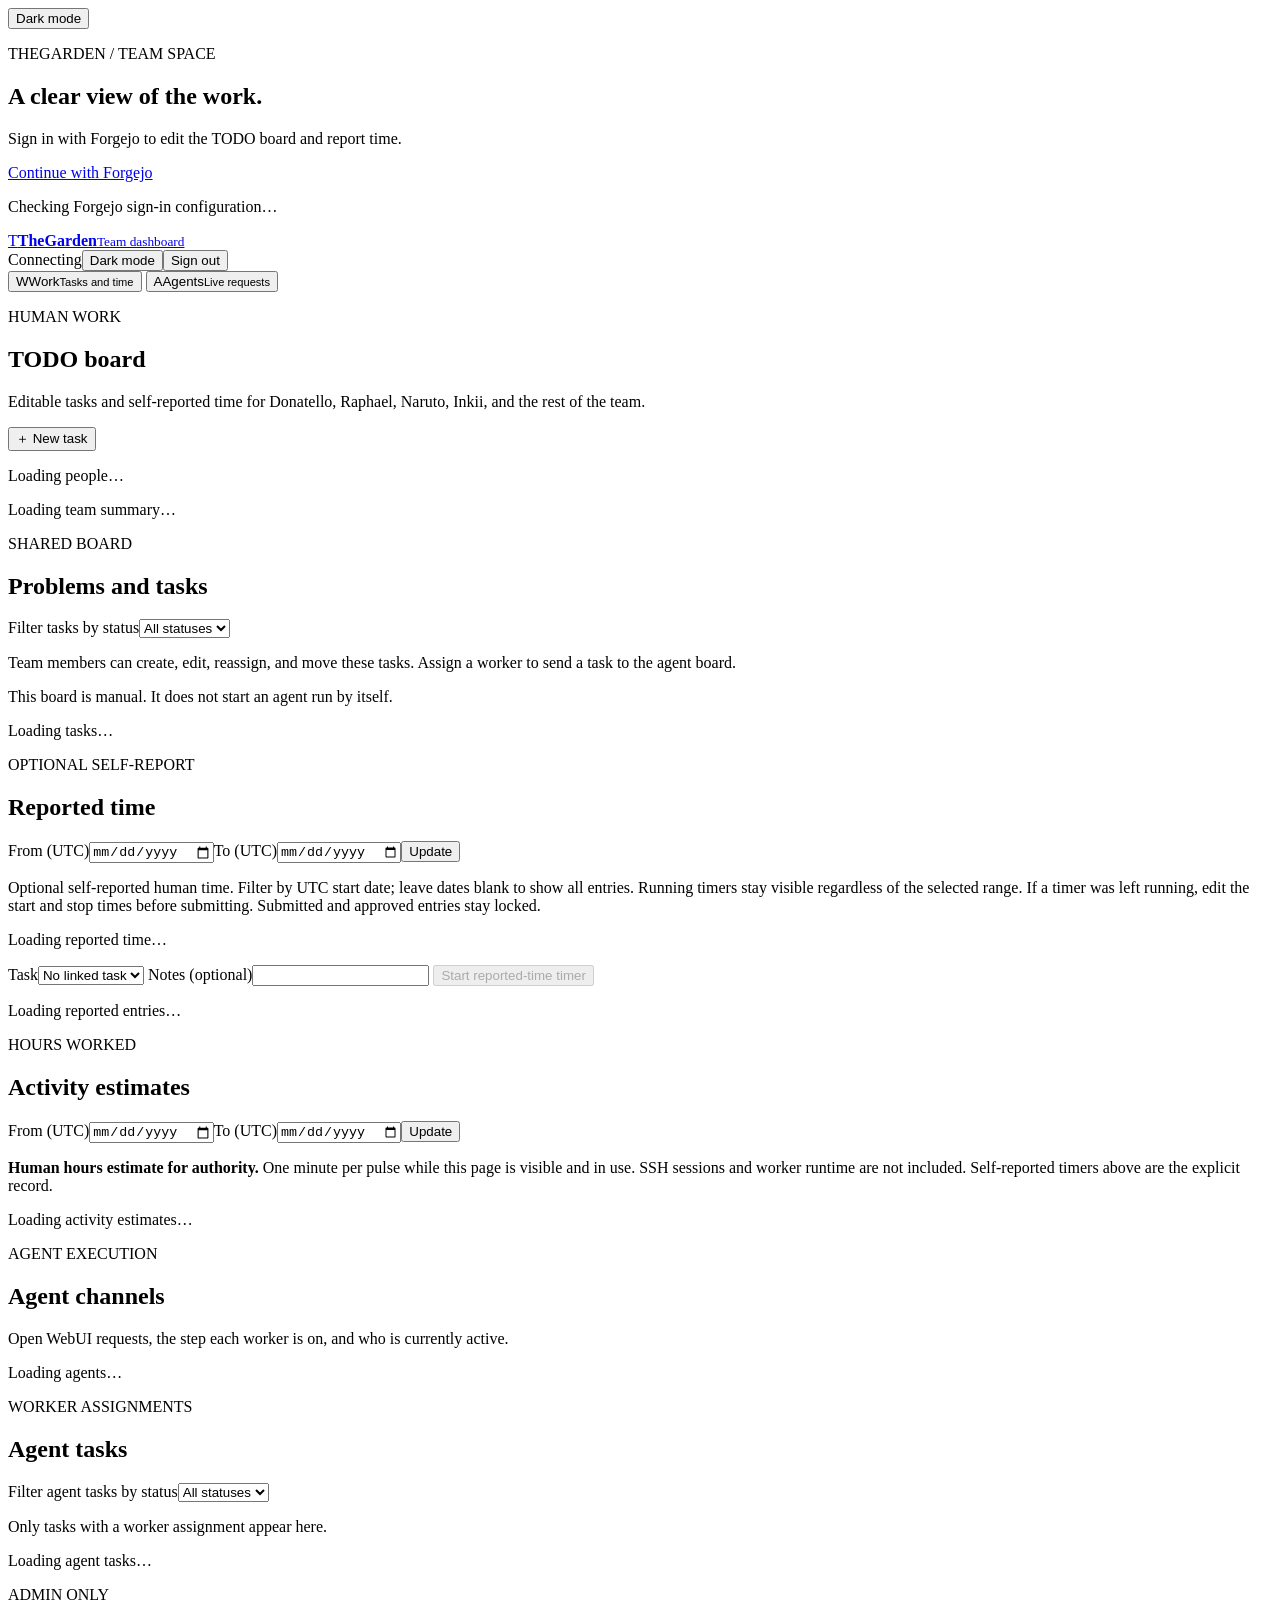
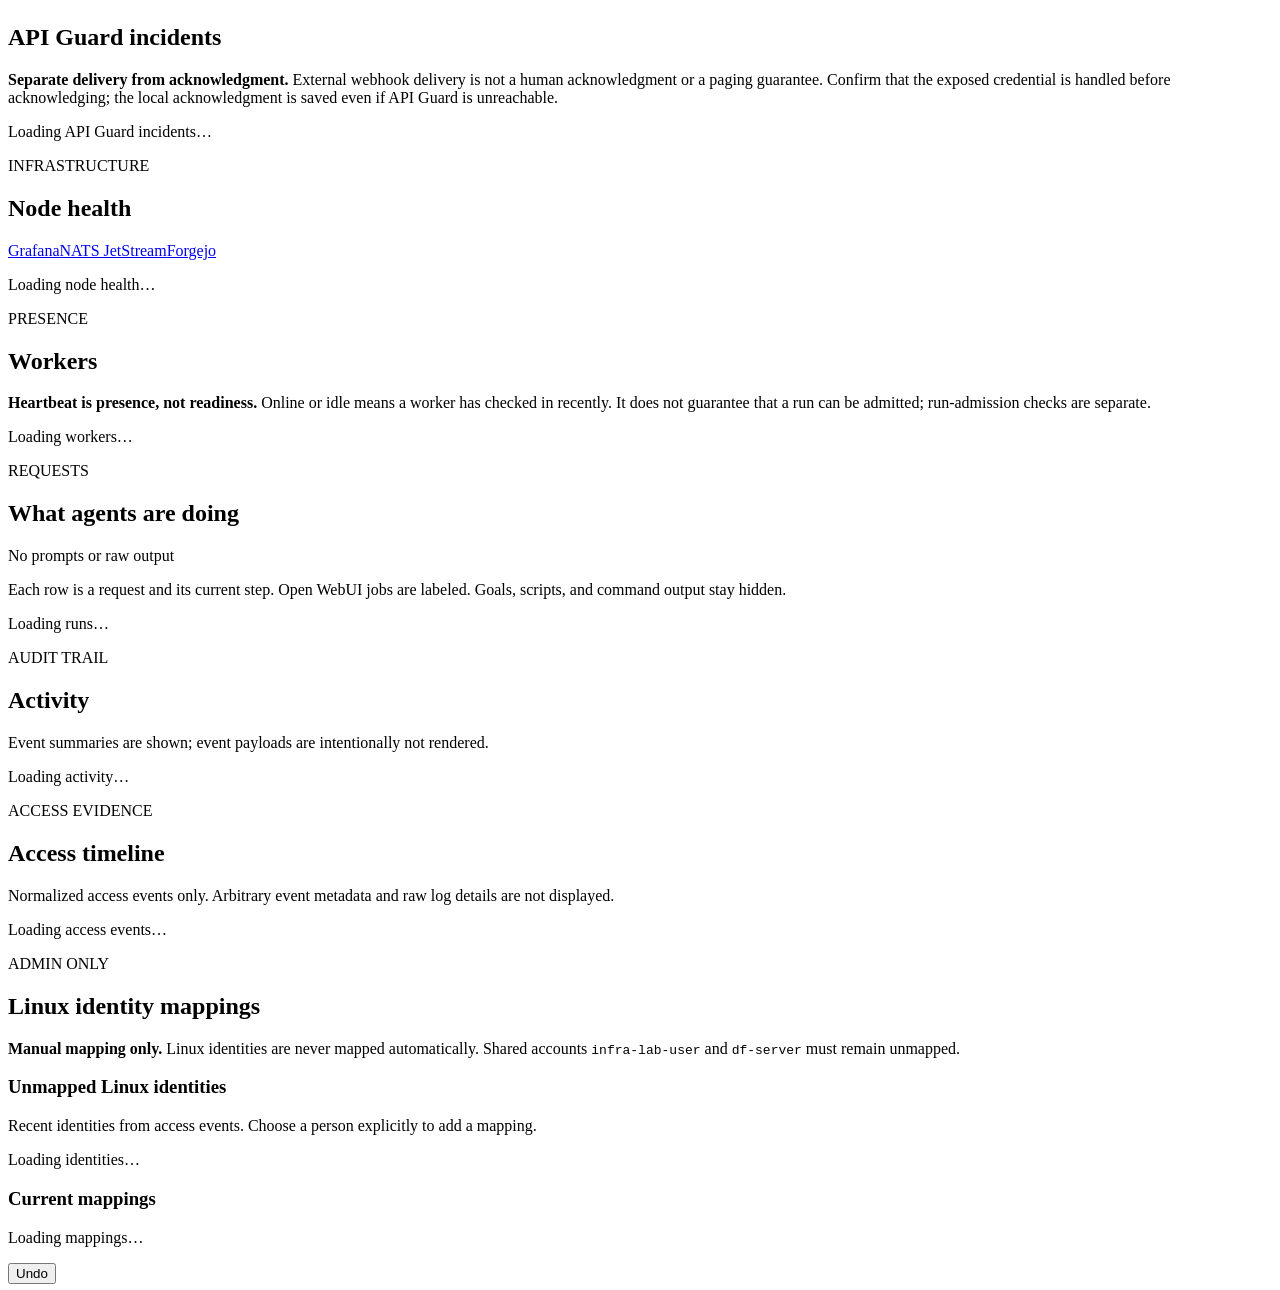
==== Docker-Documents/agent-manager-service/agent_manager/static/index.html @ 23ce0de3 "Set reported-time filter button to Update" ====
<!doctype html>
<html lang="en" data-theme="dark">
<head>
  <meta charset="utf-8">
  <meta name="viewport" content="width=device-width,initial-scale=1">
  <meta name="theme-color" id="theme-color" content="#12151c">
  <title>TheGarden — Team dashboard</title>
  <link rel="stylesheet" href="/dashboard/static/styles.css?v=1.5.15">
  <script src="/dashboard/static/app.js?v=1.5.19" defer></script>
</head>
<body>
  <section id="login" class="login-shell hidden" aria-labelledby="login-title">
    <div class="login-card">
      <button type="button" class="button ghost theme-toggle" data-theme-toggle aria-pressed="false">Dark mode</button>
      <p class="eyebrow">THEGARDEN / TEAM SPACE</p>
      <h1 id="login-title">A clear view of the work.</h1>
      <p class="muted">Sign in with Forgejo to edit the TODO board and report time.</p>
      <a id="oauth-login" class="button primary full hidden" href="/auth/forgejo/start">Continue with Forgejo</a>
      <p id="oauth-status" class="login-auth-status" role="status">Checking Forgejo sign-in configuration…</p>
      <p id="login-error" class="error" role="alert"></p>
    </div>
  </section>

  <div id="app" class="app hidden">
    <header class="topbar">
      <a href="#work" class="brand" aria-label="TheGarden home"><span class="brand-mark" aria-hidden="true">T</span><span><strong>TheGarden</strong><small>Team dashboard</small></span></a>
      <div class="top-actions"><span id="connection" class="connection" role="status">Connecting</span><span id="identity" class="identity"></span><button type="button" class="button ghost theme-toggle" data-theme-toggle aria-pressed="false">Dark mode</button><button id="logout" class="button ghost" type="button">Sign out</button></div>
    </header>

    <nav class="area-nav" aria-label="Dashboard areas">
      <button type="button" class="area-tab active" data-view="work" aria-current="page"><span class="channel-glyph" aria-hidden="true">W</span><span>Work<small>Tasks and time</small></span></button>
      <button type="button" class="area-tab" data-view="operations"><span class="channel-glyph" aria-hidden="true">A</span><span>Agents<small>Live requests</small></span></button>
    </nav>


    <main>
      <section id="view-work" class="view active" aria-labelledby="work-title">
        <header class="page-heading"><div><p class="eyebrow">HUMAN WORK</p><h1 id="work-title">TODO board</h1><p class="muted">Editable tasks and self-reported time for Donatello, Raphael, Naruto, Inkii, and the rest of the team.</p></div><button id="new-task" class="button primary" type="button">＋ New task</button></header>
        <div id="people-channels" class="team-widget" aria-label="People" aria-live="polite"><p class="loading">Loading people…</p></div>
        <section class="work-summary" aria-label="Team work summary"><div id="summary" class="metric-grid" aria-live="polite"><p class="loading">Loading team summary…</p></div></section>
        <section class="content-section" aria-labelledby="tasks-title">
          <div class="section-heading"><div><p class="eyebrow">SHARED BOARD</p><h2 id="tasks-title">Problems and tasks</h2></div><div class="filters"><label class="visually-hidden" for="task-status-filter">Filter tasks by status</label><select id="task-status-filter"><option value="">All statuses</option><option value="todo">To do</option><option value="in_progress">In progress</option><option value="blocked">Blocked</option><option value="done">Complete</option><option value="cancelled">Cancelled</option></select></div></div>
          <p class="section-note">Team members can create, edit, reassign, and move these tasks. Assign a worker to send a task to the agent board.</p>
          <p class="notice assignment-note">This board is manual. It does not start an agent run by itself.</p>
          <div id="task-board" class="task-board" aria-live="polite"><p class="loading">Loading tasks…</p></div>
        </section>
        <section class="content-section" aria-labelledby="reported-time-title">
          <div class="section-heading"><div><p class="eyebrow">OPTIONAL SELF-REPORT</p><h2 id="reported-time-title">Reported time</h2></div><div class="date-filters" aria-label="Filter reported-time entries"><label for="reported-time-from">From (UTC)</label><input id="reported-time-from" type="date"><label for="reported-time-to">To (UTC)</label><input id="reported-time-to" type="date"><button id="load-reported-time" class="button secondary" type="button">Update</button></div></div>
          <p class="section-note">Optional self-reported human time. Filter by UTC start date; leave dates blank to show all entries. Running timers stay visible regardless of the selected range. If a timer was left running, edit the start and stop times before submitting. Submitted and approved entries stay locked.</p>
          <p id="reported-time-filter-error" class="error date-range-error" role="alert" aria-live="polite"></p>
          <article class="panel timer-panel">
            <div id="timer-current" class="timer-current" aria-live="polite"><p class="loading">Loading reported time…</p></div>
            <form id="timer-form" class="timer-form">
              <label>Task<select id="timer-task"><option value="">No linked task</option></select></label>
              <label>Notes (optional)<input id="timer-notes" maxlength="10000" autocomplete="off"></label>
              <button id="start-time" class="button primary" type="submit" disabled>Start reported-time timer</button>
            </form>
          </article>
          <div id="work-sessions" class="table-wrap section-gap" aria-live="polite"><p class="loading">Loading reported entries…</p></div>
        </section>
        <section class="content-section" aria-labelledby="dashboard-time-title">
          <div class="section-heading"><div><p class="eyebrow">HOURS WORKED</p><h2 id="dashboard-time-title">Activity estimates</h2></div><div class="date-filters"><label for="dashboard-time-from">From (UTC)</label><input id="dashboard-time-from" type="date"><label for="dashboard-time-to">To (UTC)</label><input id="dashboard-time-to" type="date"><button id="load-dashboard-time" class="button secondary" type="button">Update</button></div></div>
          <p class="notice"><strong>Human hours estimate for authority.</strong> One minute per pulse while this page is visible and in use. SSH sessions and worker runtime are not included. Self-reported timers above are the explicit record.</p>
          <div id="dashboard-time" class="estimate-list" aria-live="polite"><p class="loading">Loading activity estimates…</p></div>
        </section>
      </section>

      <section id="view-operations" class="view" aria-labelledby="operations-title">
        <header class="page-heading"><div><p class="eyebrow">AGENT EXECUTION</p><h1 id="operations-title">Agent channels</h1><p class="muted">Open WebUI requests, the step each worker is on, and who is currently active.</p></div></header>
        <div id="worker-channels" class="channel-row" aria-label="Agents" aria-live="polite"><p class="loading">Loading agents…</p></div>
        <section class="content-section" aria-labelledby="agent-assignments-title">
          <div class="section-heading"><div><p class="eyebrow">WORKER ASSIGNMENTS</p><h2 id="agent-assignments-title">Agent tasks</h2></div><div class="filters"><label class="visually-hidden" for="agent-task-status-filter">Filter agent tasks by status</label><select id="agent-task-status-filter"><option value="">All statuses</option><option value="todo">To do</option><option value="in_progress">In progress</option><option value="blocked">Blocked</option><option value="done">Complete</option><option value="cancelled">Cancelled</option></select></div></div>
          <p class="section-note">Only tasks with a worker assignment appear here.</p>
          <div id="agent-task-board" class="task-board" aria-live="polite"><p class="loading">Loading agent tasks…</p></div>
        </section>
        <section id="api-guard-incidents" class="content-section hidden" aria-labelledby="api-guard-incidents-title">
          <div class="section-heading"><div><p class="eyebrow">ADMIN ONLY</p><h2 id="api-guard-incidents-title">API Guard incidents</h2></div></div>
          <p class="notice"><strong>Separate delivery from acknowledgment.</strong> External webhook delivery is not a human acknowledgment or a paging guarantee. Confirm that the exposed credential is handled before acknowledging; the local acknowledgment is saved even if API Guard is unreachable.</p>
          <div id="api-guard-incident-list" class="identity-list" aria-live="polite"><p class="loading">Loading API Guard incidents…</p></div>
        </section>
        <section class="content-section" aria-labelledby="nodes-title">
          <div class="section-heading"><div><p class="eyebrow">INFRASTRUCTURE</p><h2 id="nodes-title">Node health</h2></div><div class="filters"><a id="grafana-overview-link" class="button ghost hidden" href="#" target="_blank" rel="noopener noreferrer">Grafana</a><a id="grafana-jetstream-link" class="button ghost hidden" href="#" target="_blank" rel="noopener noreferrer">NATS JetStream</a><a id="forgejo-link" class="button ghost" href="https://infra-lab-services.tail494f6d.ts.net/forgejo" target="_blank" rel="noopener noreferrer">Forgejo</a></div></div>
          <div id="node-health" class="table-wrap" aria-live="polite"><p class="loading">Loading node health…</p></div>
        </section>
        <section class="content-section" aria-labelledby="workers-title">
          <div class="section-heading"><div><p class="eyebrow">PRESENCE</p><h2 id="workers-title">Workers</h2></div></div>
          <p class="notice"><strong>Heartbeat is presence, not readiness.</strong> Online or idle means a worker has checked in recently. It does not guarantee that a run can be admitted; run-admission checks are separate.</p>
          <div id="workers" class="worker-grid" aria-live="polite"><p class="loading">Loading workers…</p></div>
        </section>
        <section class="content-section" aria-labelledby="runs-title">
          <div class="section-heading"><div><p class="eyebrow">REQUESTS</p><h2 id="runs-title">What agents are doing</h2></div><span class="safe-label">No prompts or raw output</span></div>
          <p class="section-note">Each row is a request and its current step. Open WebUI jobs are labeled. Goals, scripts, and command output stay hidden.</p>
          <div id="runs" class="table-wrap" aria-live="polite"><p class="loading">Loading runs…</p></div>
        </section>
        <section class="content-section" aria-labelledby="activity-title">
          <div class="section-heading"><div><p class="eyebrow">AUDIT TRAIL</p><h2 id="activity-title">Activity</h2></div></div>
          <p class="section-note">Event summaries are shown; event payloads are intentionally not rendered.</p>
          <div id="activity" class="timeline" aria-live="polite"><p class="loading">Loading activity…</p></div>
        </section>
        <section class="content-section" aria-labelledby="access-title">
          <div class="section-heading"><div><p class="eyebrow">ACCESS EVIDENCE</p><h2 id="access-title">Access timeline</h2></div></div>
          <p class="section-note">Normalized access events only. Arbitrary event metadata and raw log details are not displayed.</p>
          <div id="access-events" class="table-wrap" aria-live="polite"><p class="loading">Loading access events…</p></div>
        </section>
        <section id="access-admin" class="content-section hidden" aria-labelledby="access-grant-title">
          <div id="access-requests" class="hidden"></div>
        </section>
        <section id="identity-admin" class="content-section hidden" aria-labelledby="identity-title">
          <div class="section-heading"><div><p class="eyebrow">ADMIN ONLY</p><h2 id="identity-title">Linux identity mappings</h2></div></div>
          <p class="notice"><strong>Manual mapping only.</strong> Linux identities are never mapped automatically. Shared accounts <code>infra-lab-user</code> and <code>df-server</code> must remain unmapped.</p>
          <div class="identity-columns">
            <section aria-labelledby="unmapped-title"><h3 id="unmapped-title">Unmapped Linux identities</h3><p class="section-note">Recent identities from access events. Choose a person explicitly to add a mapping.</p><div id="identity-candidates" class="identity-list" aria-live="polite"><p class="loading">Loading identities…</p></div></section>
            <section aria-labelledby="mappings-title"><h3 id="mappings-title">Current mappings</h3><div id="identity-mapping-list" class="identity-list" aria-live="polite"><p class="loading">Loading mappings…</p></div></section>
          </div>
        </section>
      </section>
    </main>
  </div>

  <dialog id="task-dialog" aria-labelledby="task-form-title">
    <form id="task-form">
      <header class="dialog-heading"><div><p class="eyebrow">WORK ITEM</p><h2 id="task-form-title">New task</h2></div><button type="button" id="close-task" class="icon-button" aria-label="Close task editor">×</button></header>
      <input id="task-id" type="hidden"><input id="task-version" type="hidden">
      <label>Title<input id="task-title" maxlength="500" required autocomplete="off"></label>
      <label>Description<textarea id="task-description" rows="4" maxlength="50000"></textarea></label>
      <div class="form-grid">
        <label>Status<select id="task-status"><option value="todo">To do</option><option value="in_progress">In progress</option><option value="blocked">Blocked</option><option value="done">Done</option><option value="cancelled">Cancelled</option></select></label>
        <label>Priority<select id="task-priority"><option value="low">Low</option><option value="normal">Normal</option><option value="high">High</option><option value="urgent">Urgent</option></select></label>
        <label>Due date<input id="task-due" type="datetime-local"></label>
        <label>Assigned person<select id="task-user"><option value="">Unassigned</option></select></label>
        <label>Assigned worker<select id="task-worker"><option value="">Unassigned</option></select></label>
      </div>
      <p id="task-error" class="error" role="alert"></p>
      <footer><button id="archive-task" type="button" class="button danger hidden">Archive task</button><span class="spacer"></span><button type="button" id="cancel-task" class="button secondary">Cancel</button><button id="save-task" type="submit" class="button primary">Save task</button></footer>
    </form>
  </dialog>
  <div id="toast" class="toast hidden" role="status" aria-live="polite"><span id="toast-message"></span><button id="toast-undo" class="button ghost hidden" type="button">Undo</button></div>
</body>
</html>
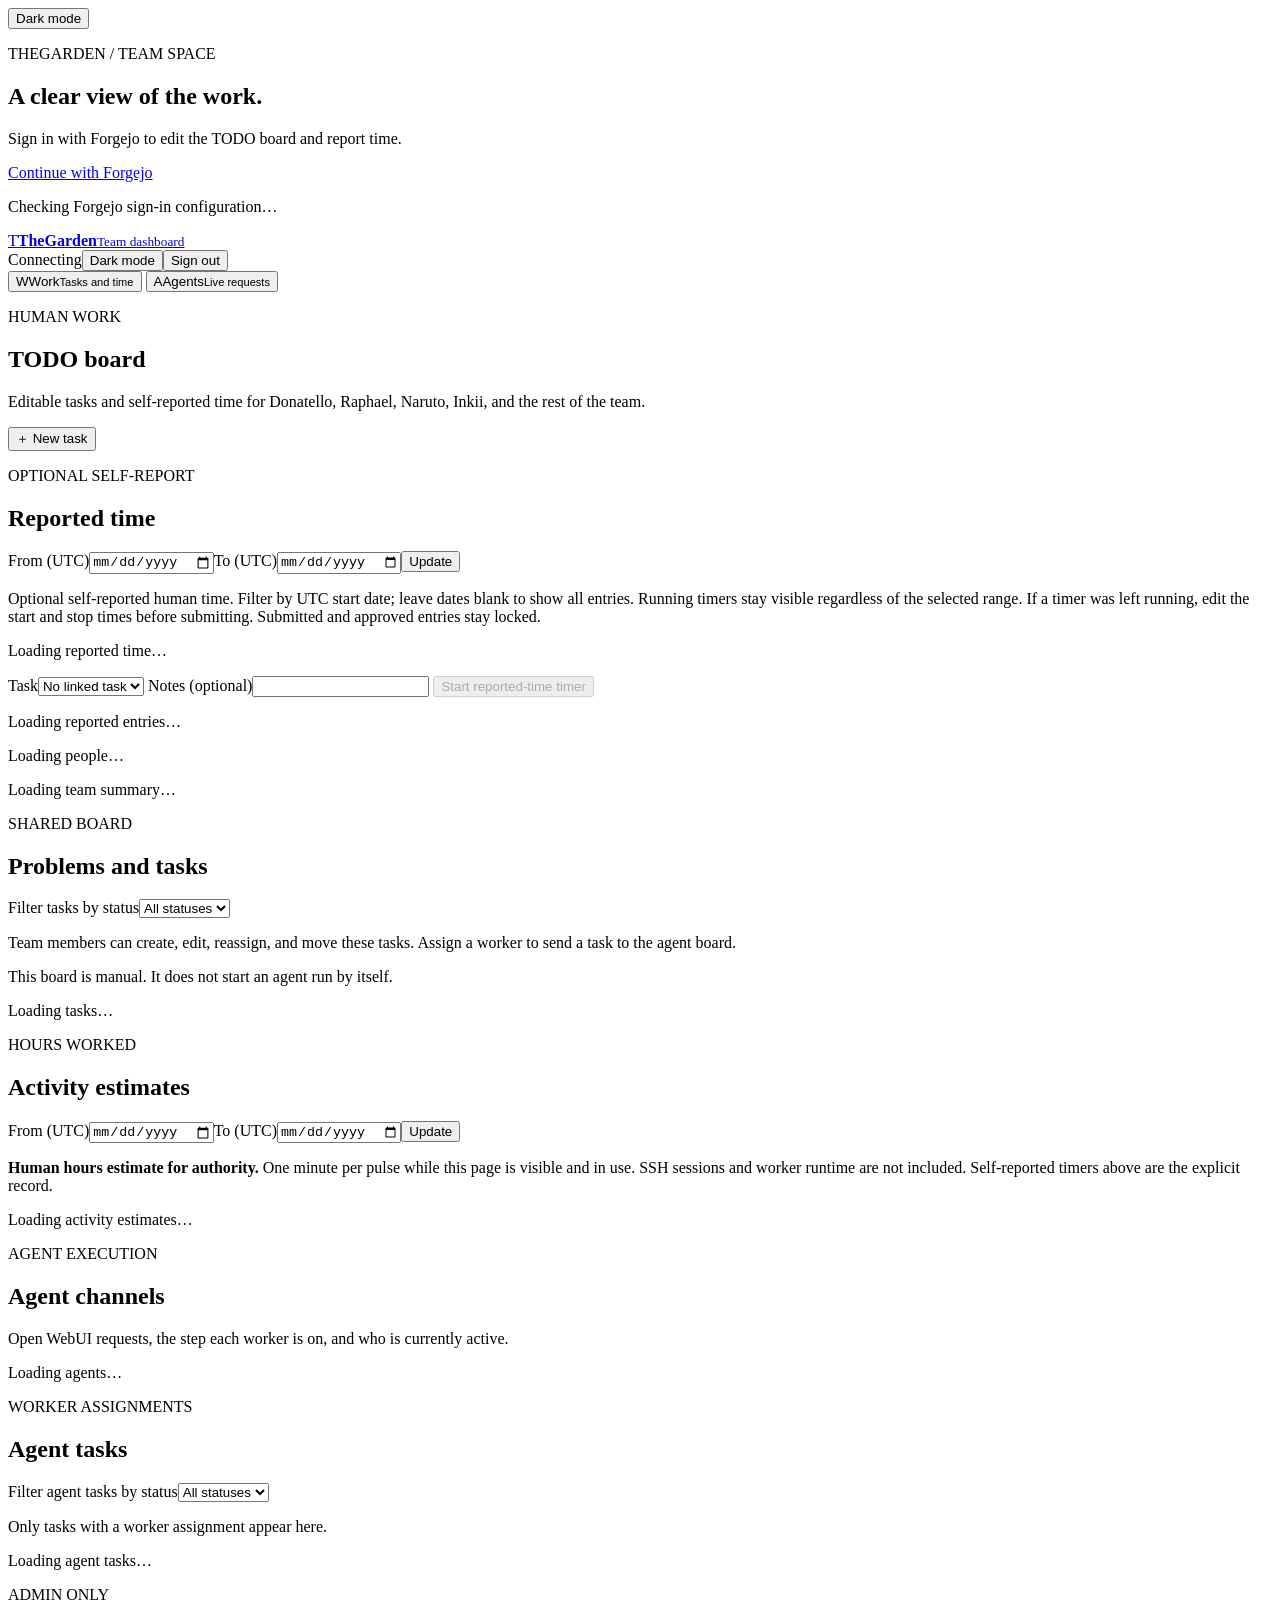
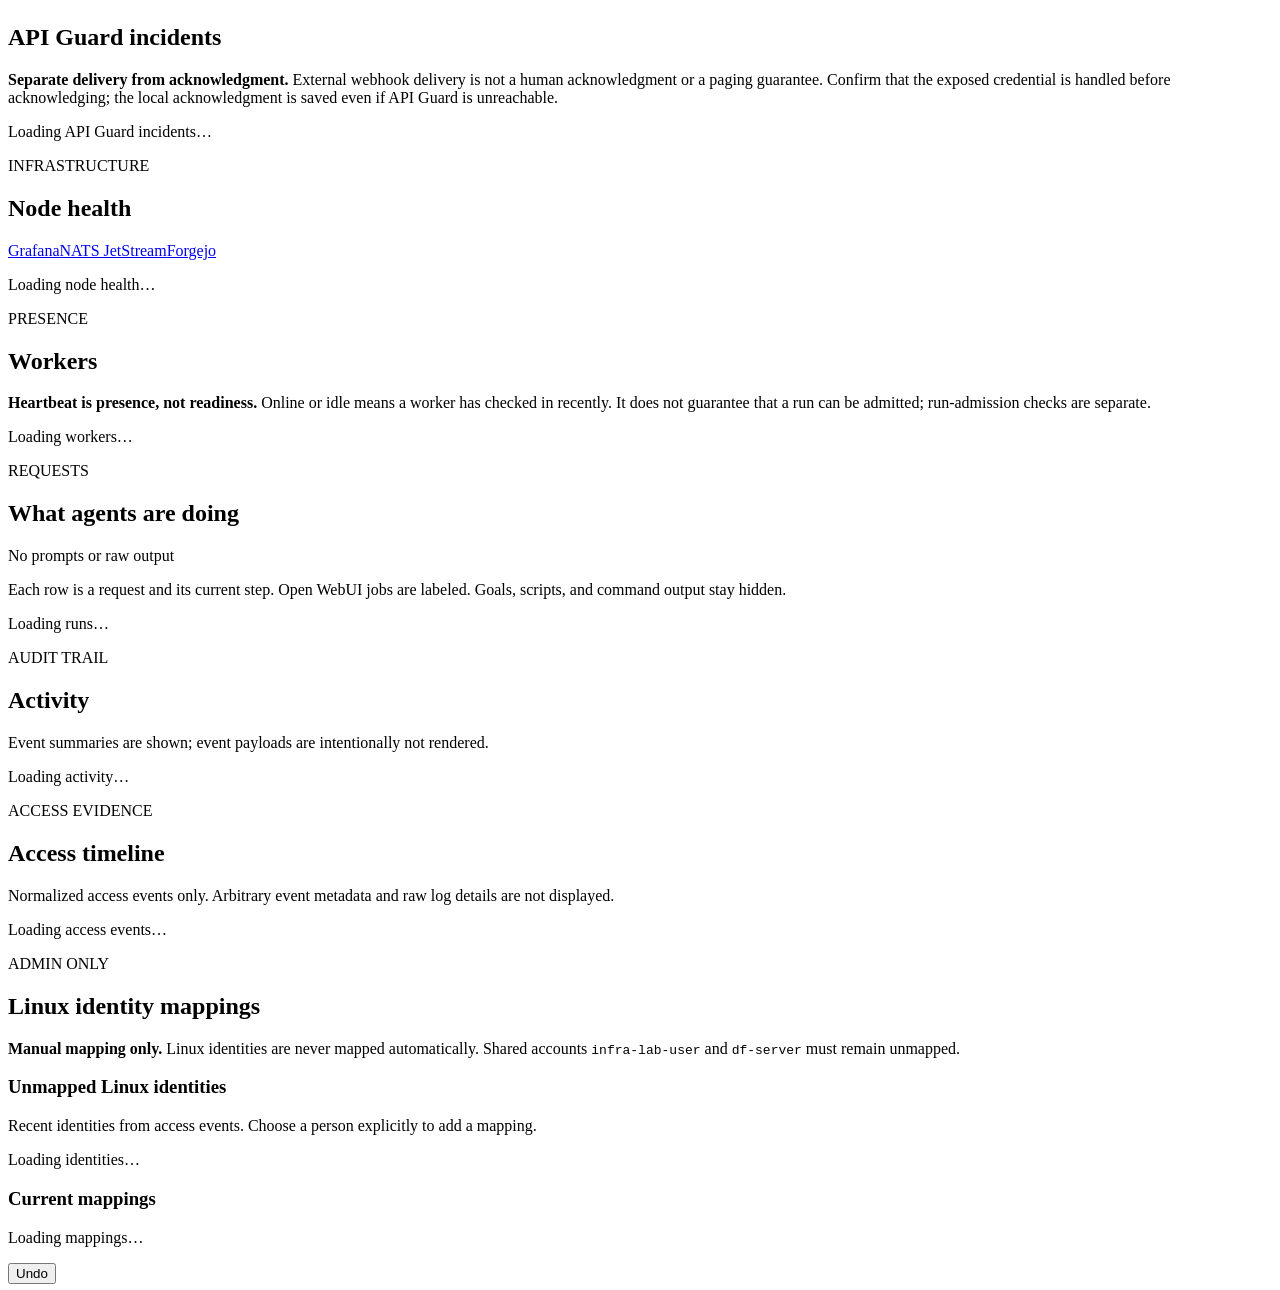
==== commit 2b987308: "Move reported time above work board" ====
--- a/Docker-Documents/agent-manager-service/agent_manager/static/index.html
+++ b/Docker-Documents/agent-manager-service/agent_manager/static/index.html
@@ -36,14 +36,6 @@
     <main>
       <section id="view-work" class="view active" aria-labelledby="work-title">
         <header class="page-heading"><div><p class="eyebrow">HUMAN WORK</p><h1 id="work-title">TODO board</h1><p class="muted">Editable tasks and self-reported time for Donatello, Raphael, Naruto, Inkii, and the rest of the team.</p></div><button id="new-task" class="button primary" type="button">＋ New task</button></header>
-        <div id="people-channels" class="team-widget" aria-label="People" aria-live="polite"><p class="loading">Loading people…</p></div>
-        <section class="work-summary" aria-label="Team work summary"><div id="summary" class="metric-grid" aria-live="polite"><p class="loading">Loading team summary…</p></div></section>
-        <section class="content-section" aria-labelledby="tasks-title">
-          <div class="section-heading"><div><p class="eyebrow">SHARED BOARD</p><h2 id="tasks-title">Problems and tasks</h2></div><div class="filters"><label class="visually-hidden" for="task-status-filter">Filter tasks by status</label><select id="task-status-filter"><option value="">All statuses</option><option value="todo">To do</option><option value="in_progress">In progress</option><option value="blocked">Blocked</option><option value="done">Complete</option><option value="cancelled">Cancelled</option></select></div></div>
-          <p class="section-note">Team members can create, edit, reassign, and move these tasks. Assign a worker to send a task to the agent board.</p>
-          <p class="notice assignment-note">This board is manual. It does not start an agent run by itself.</p>
-          <div id="task-board" class="task-board" aria-live="polite"><p class="loading">Loading tasks…</p></div>
-        </section>
         <section class="content-section" aria-labelledby="reported-time-title">
           <div class="section-heading"><div><p class="eyebrow">OPTIONAL SELF-REPORT</p><h2 id="reported-time-title">Reported time</h2></div><div class="date-filters" aria-label="Filter reported-time entries"><label for="reported-time-from">From (UTC)</label><input id="reported-time-from" type="date"><label for="reported-time-to">To (UTC)</label><input id="reported-time-to" type="date"><button id="load-reported-time" class="button secondary" type="button">Update</button></div></div>
           <p class="section-note">Optional self-reported human time. Filter by UTC start date; leave dates blank to show all entries. Running timers stay visible regardless of the selected range. If a timer was left running, edit the start and stop times before submitting. Submitted and approved entries stay locked.</p>
@@ -58,6 +50,15 @@
           </article>
           <div id="work-sessions" class="table-wrap section-gap" aria-live="polite"><p class="loading">Loading reported entries…</p></div>
         </section>
+        <div id="people-channels" class="team-widget" aria-label="People" aria-live="polite"><p class="loading">Loading people…</p></div>
+        <section class="work-summary" aria-label="Team work summary"><div id="summary" class="metric-grid" aria-live="polite"><p class="loading">Loading team summary…</p></div></section>
+        <section class="content-section" aria-labelledby="tasks-title">
+          <div class="section-heading"><div><p class="eyebrow">SHARED BOARD</p><h2 id="tasks-title">Problems and tasks</h2></div><div class="filters"><label class="visually-hidden" for="task-status-filter">Filter tasks by status</label><select id="task-status-filter"><option value="">All statuses</option><option value="todo">To do</option><option value="in_progress">In progress</option><option value="blocked">Blocked</option><option value="done">Complete</option><option value="cancelled">Cancelled</option></select></div></div>
+          <p class="section-note">Team members can create, edit, reassign, and move these tasks. Assign a worker to send a task to the agent board.</p>
+          <p class="notice assignment-note">This board is manual. It does not start an agent run by itself.</p>
+          <div id="task-board" class="task-board" aria-live="polite"><p class="loading">Loading tasks…</p></div>
+        </section>
+
         <section class="content-section" aria-labelledby="dashboard-time-title">
           <div class="section-heading"><div><p class="eyebrow">HOURS WORKED</p><h2 id="dashboard-time-title">Activity estimates</h2></div><div class="date-filters"><label for="dashboard-time-from">From (UTC)</label><input id="dashboard-time-from" type="date"><label for="dashboard-time-to">To (UTC)</label><input id="dashboard-time-to" type="date"><button id="load-dashboard-time" class="button secondary" type="button">Update</button></div></div>
           <p class="notice"><strong>Human hours estimate for authority.</strong> One minute per pulse while this page is visible and in use. SSH sessions and worker runtime are not included. Self-reported timers above are the explicit record.</p>
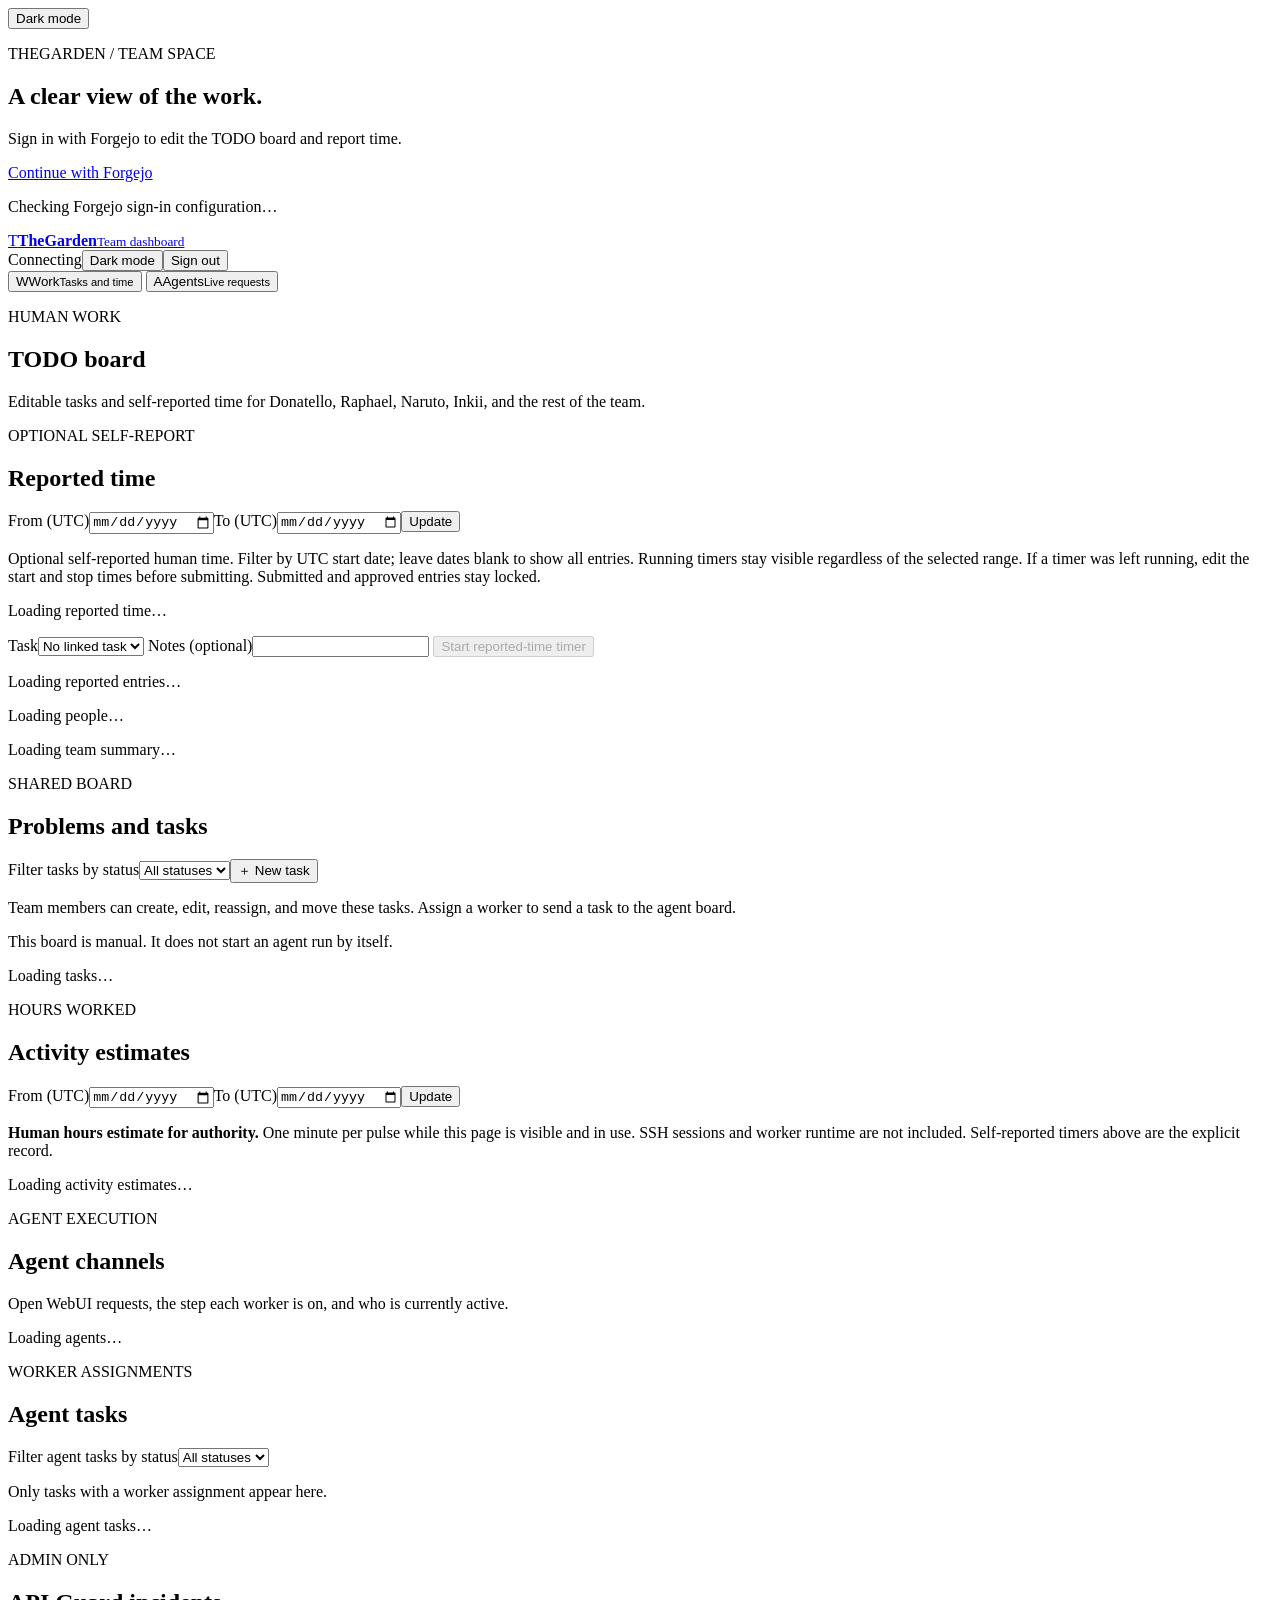
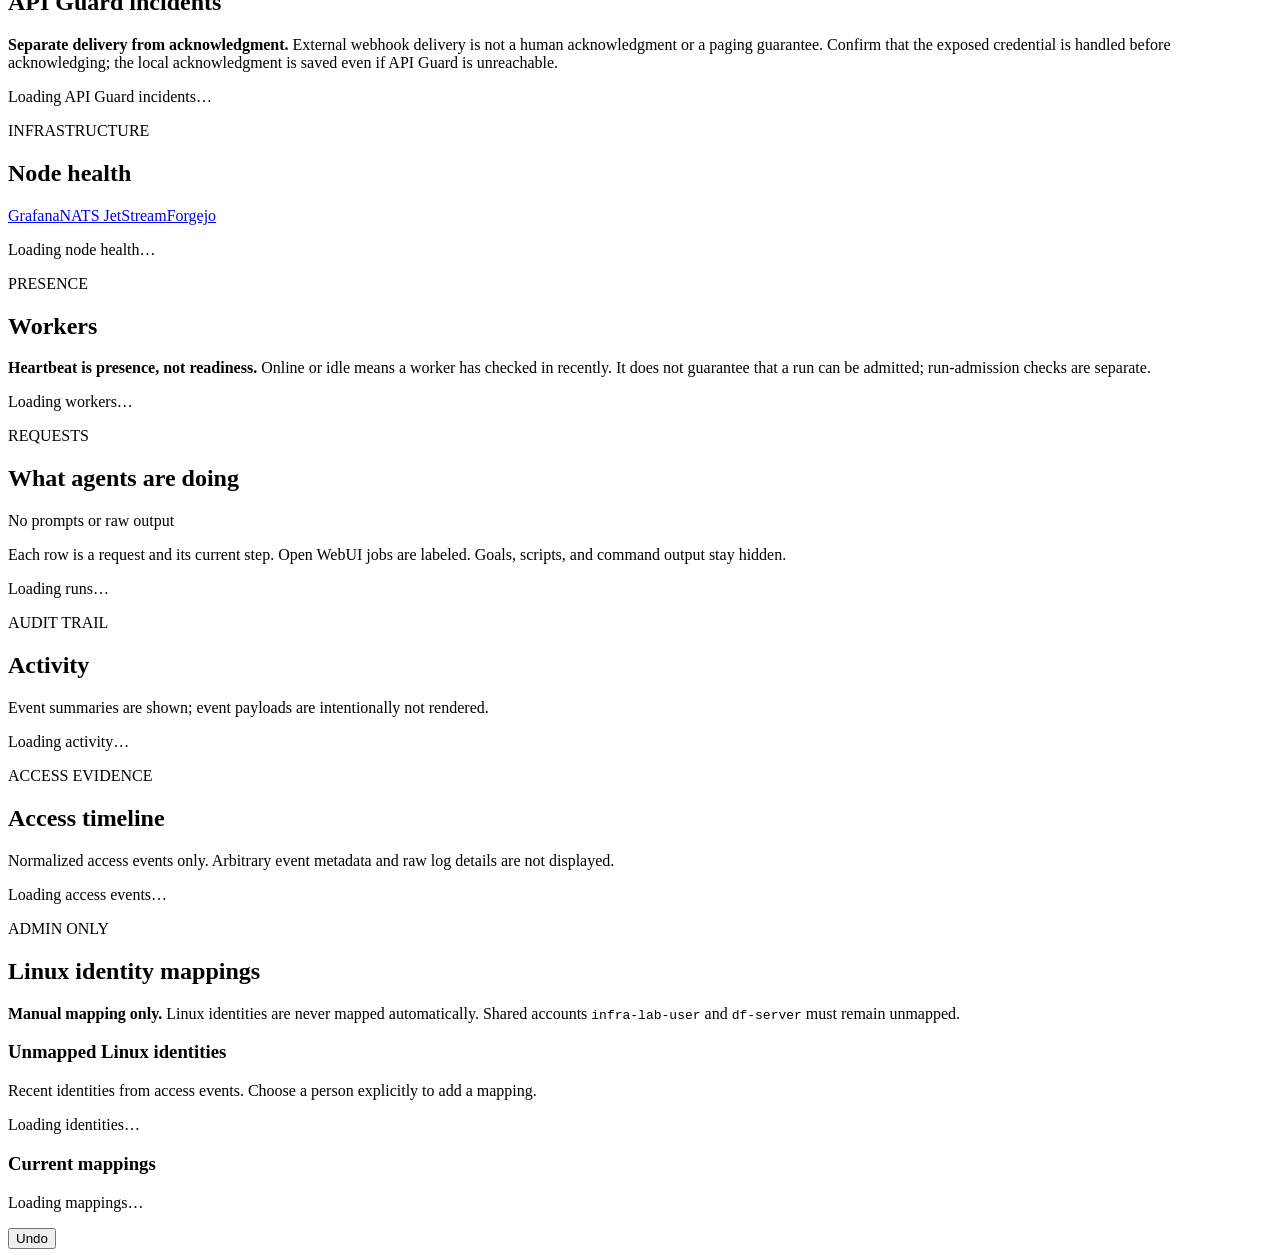
==== commit 7355b012: "Place new task action with board filters" ====
--- a/Docker-Documents/agent-manager-service/agent_manager/static/index.html
+++ b/Docker-Documents/agent-manager-service/agent_manager/static/index.html
@@ -6,7 +6,7 @@
   <meta name="theme-color" id="theme-color" content="#12151c">
   <title>TheGarden — Team dashboard</title>
   <link rel="stylesheet" href="/dashboard/static/styles.css?v=1.5.15">
-  <script src="/dashboard/static/app.js?v=1.5.19" defer></script>
+  <script src="/dashboard/static/app.js?v=1.5.20" defer></script>
 </head>
 <body>
   <section id="login" class="login-shell hidden" aria-labelledby="login-title">
@@ -35,7 +35,7 @@
 
     <main>
       <section id="view-work" class="view active" aria-labelledby="work-title">
-        <header class="page-heading"><div><p class="eyebrow">HUMAN WORK</p><h1 id="work-title">TODO board</h1><p class="muted">Editable tasks and self-reported time for Donatello, Raphael, Naruto, Inkii, and the rest of the team.</p></div><button id="new-task" class="button primary" type="button">＋ New task</button></header>
+        <header class="page-heading"><div><p class="eyebrow">HUMAN WORK</p><h1 id="work-title">TODO board</h1><p class="muted">Editable tasks and self-reported time for Donatello, Raphael, Naruto, Inkii, and the rest of the team.</p></div></header>
         <section class="content-section" aria-labelledby="reported-time-title">
           <div class="section-heading"><div><p class="eyebrow">OPTIONAL SELF-REPORT</p><h2 id="reported-time-title">Reported time</h2></div><div class="date-filters" aria-label="Filter reported-time entries"><label for="reported-time-from">From (UTC)</label><input id="reported-time-from" type="date"><label for="reported-time-to">To (UTC)</label><input id="reported-time-to" type="date"><button id="load-reported-time" class="button secondary" type="button">Update</button></div></div>
           <p class="section-note">Optional self-reported human time. Filter by UTC start date; leave dates blank to show all entries. Running timers stay visible regardless of the selected range. If a timer was left running, edit the start and stop times before submitting. Submitted and approved entries stay locked.</p>
@@ -53,7 +53,7 @@
         <div id="people-channels" class="team-widget" aria-label="People" aria-live="polite"><p class="loading">Loading people…</p></div>
         <section class="work-summary" aria-label="Team work summary"><div id="summary" class="metric-grid" aria-live="polite"><p class="loading">Loading team summary…</p></div></section>
         <section class="content-section" aria-labelledby="tasks-title">
-          <div class="section-heading"><div><p class="eyebrow">SHARED BOARD</p><h2 id="tasks-title">Problems and tasks</h2></div><div class="filters"><label class="visually-hidden" for="task-status-filter">Filter tasks by status</label><select id="task-status-filter"><option value="">All statuses</option><option value="todo">To do</option><option value="in_progress">In progress</option><option value="blocked">Blocked</option><option value="done">Complete</option><option value="cancelled">Cancelled</option></select></div></div>
+          <div class="section-heading"><div><p class="eyebrow">SHARED BOARD</p><h2 id="tasks-title">Problems and tasks</h2></div><div class="filters"><label class="visually-hidden" for="task-status-filter">Filter tasks by status</label><select id="task-status-filter"><option value="">All statuses</option><option value="todo">To do</option><option value="in_progress">In progress</option><option value="blocked">Blocked</option><option value="done">Complete</option><option value="cancelled">Cancelled</option></select><button id="new-task" class="button primary" type="button">＋ New task</button></div></div>
           <p class="section-note">Team members can create, edit, reassign, and move these tasks. Assign a worker to send a task to the agent board.</p>
           <p class="notice assignment-note">This board is manual. It does not start an agent run by itself.</p>
           <div id="task-board" class="task-board" aria-live="polite"><p class="loading">Loading tasks…</p></div>
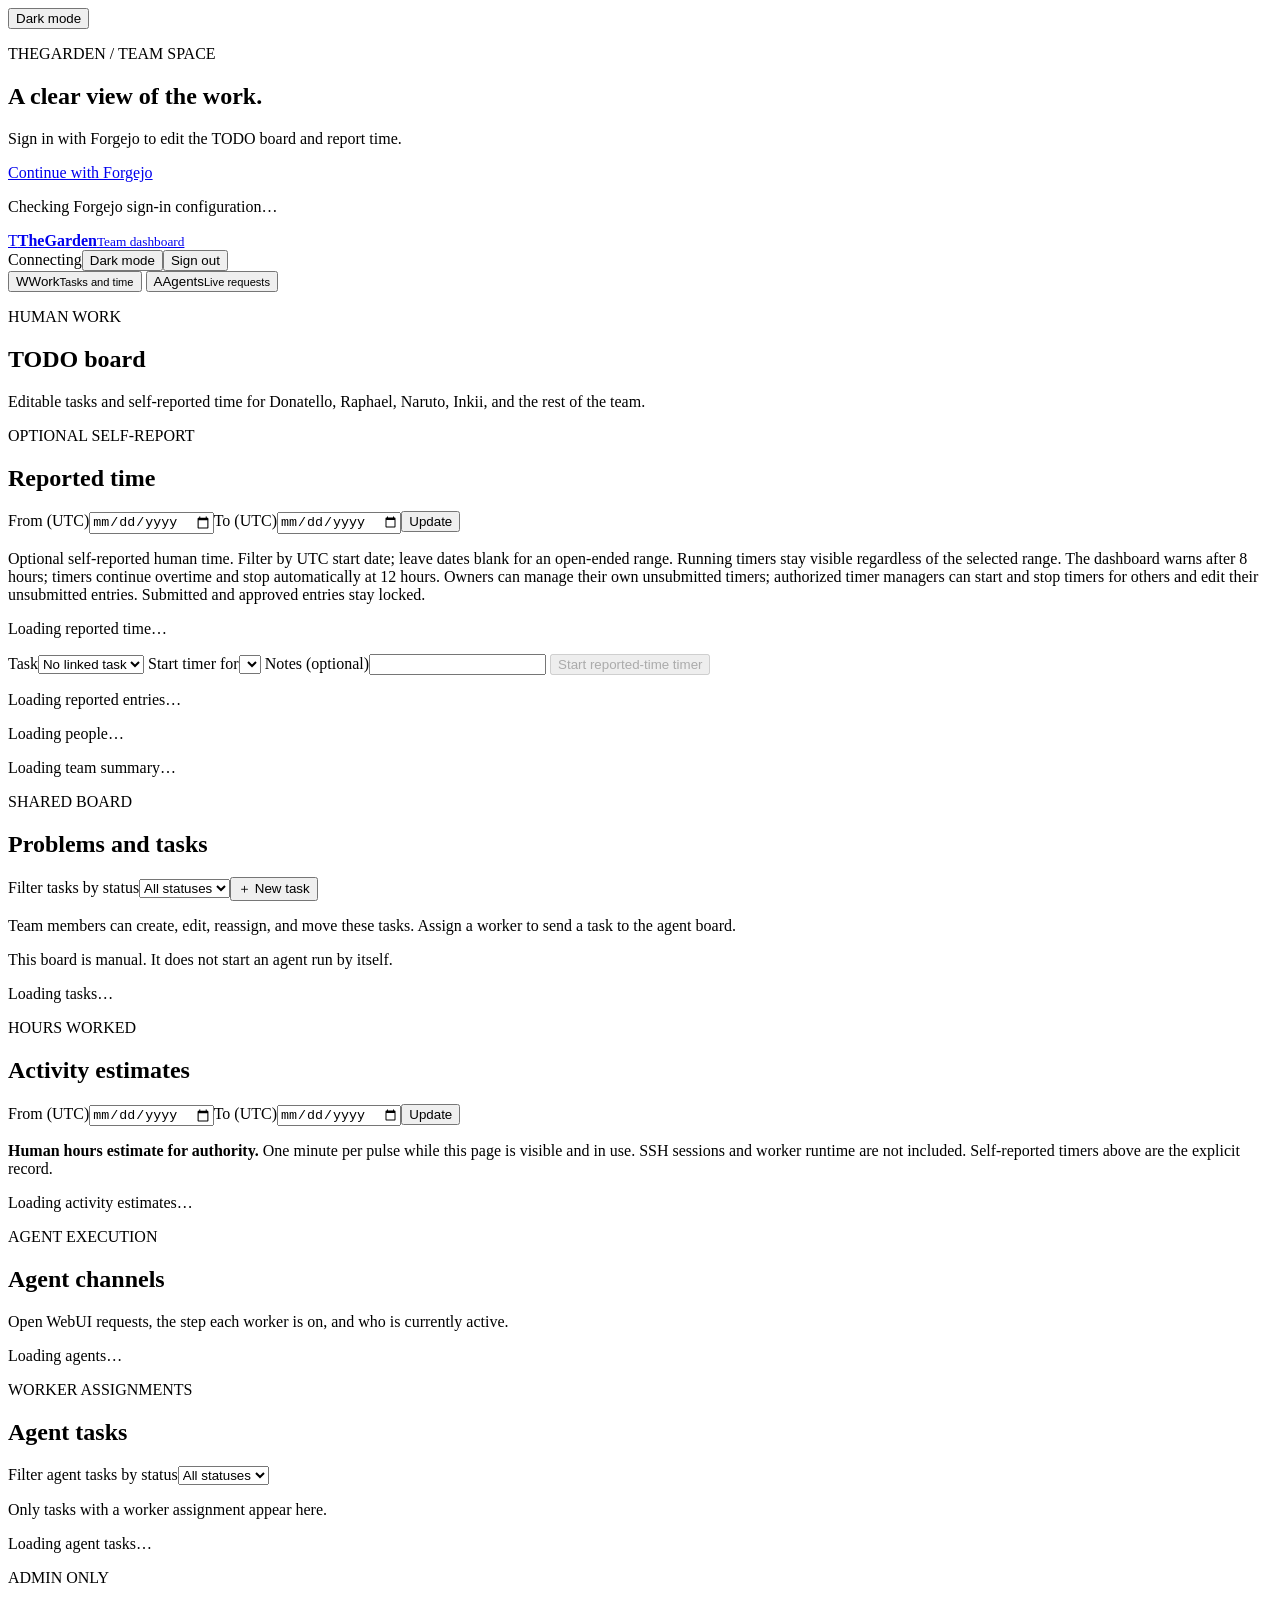
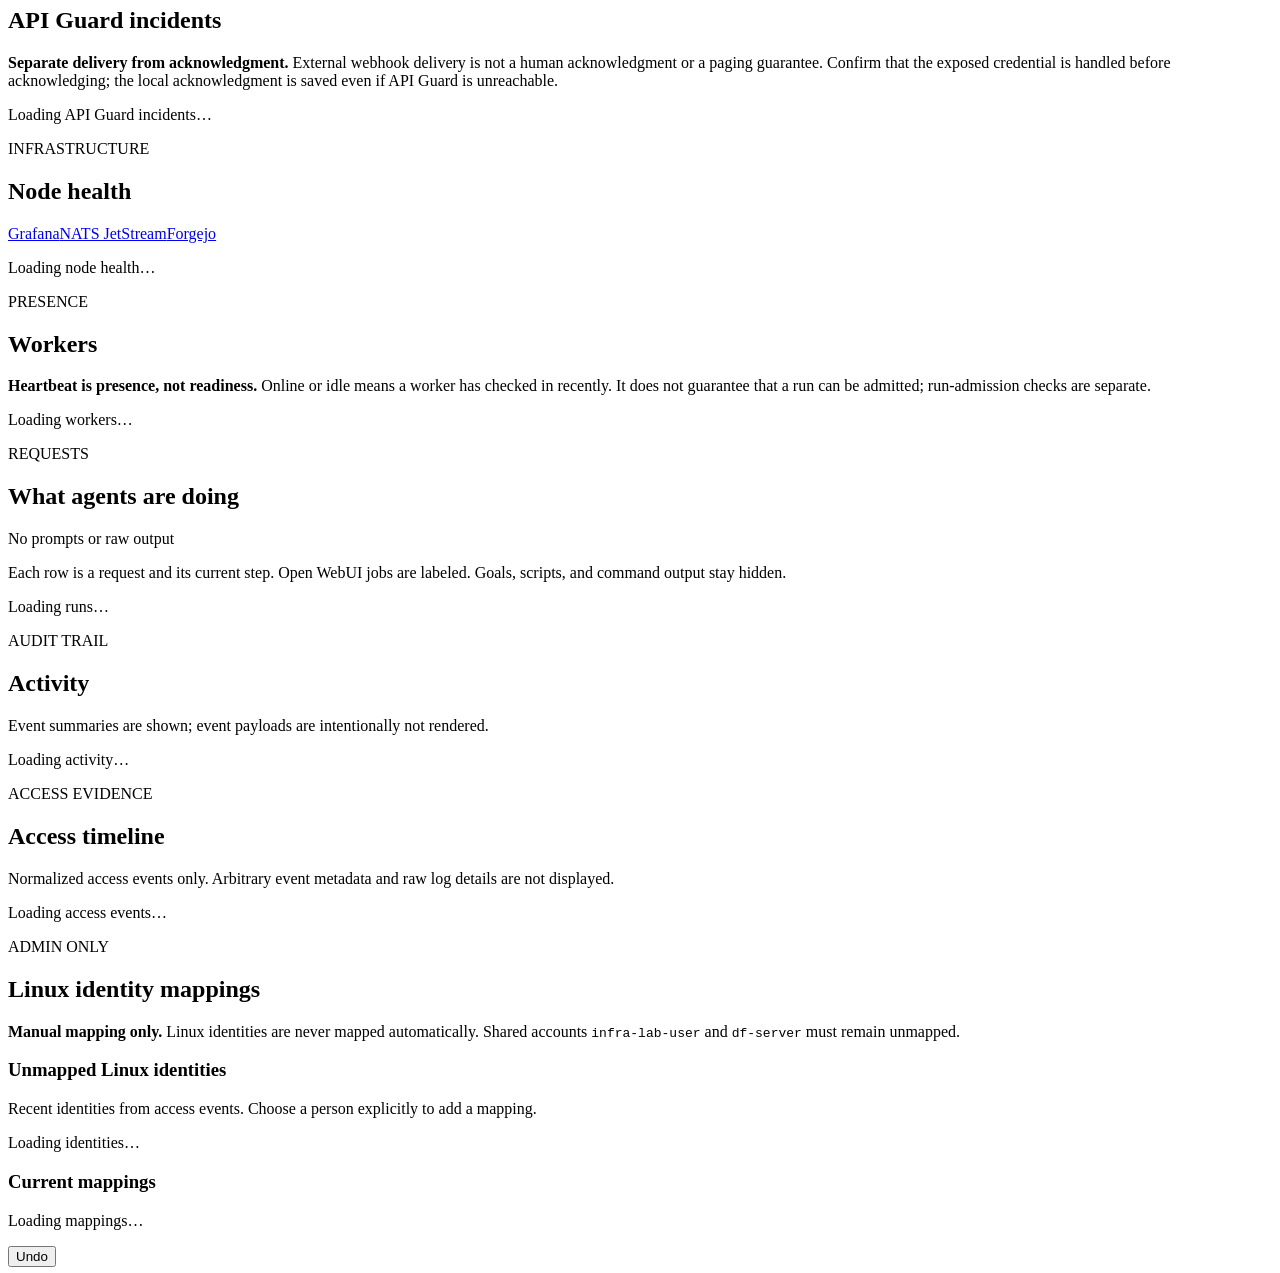
==== commit 226fc960: "Add worker exporters and time controls" ====
--- a/Docker-Documents/agent-manager-service/agent_manager/static/index.html
+++ b/Docker-Documents/agent-manager-service/agent_manager/static/index.html
@@ -5,8 +5,8 @@
   <meta name="viewport" content="width=device-width,initial-scale=1">
   <meta name="theme-color" id="theme-color" content="#12151c">
   <title>TheGarden — Team dashboard</title>
-  <link rel="stylesheet" href="/dashboard/static/styles.css?v=1.5.15">
-  <script src="/dashboard/static/app.js?v=1.5.20" defer></script>
+  <link rel="stylesheet" href="/dashboard/static/styles.css?v=1.5.16">
+  <script src="/dashboard/static/app.js?v=1.5.23" defer></script>
 </head>
 <body>
   <section id="login" class="login-shell hidden" aria-labelledby="login-title">
@@ -38,12 +38,13 @@
         <header class="page-heading"><div><p class="eyebrow">HUMAN WORK</p><h1 id="work-title">TODO board</h1><p class="muted">Editable tasks and self-reported time for Donatello, Raphael, Naruto, Inkii, and the rest of the team.</p></div></header>
         <section class="content-section" aria-labelledby="reported-time-title">
           <div class="section-heading"><div><p class="eyebrow">OPTIONAL SELF-REPORT</p><h2 id="reported-time-title">Reported time</h2></div><div class="date-filters" aria-label="Filter reported-time entries"><label for="reported-time-from">From (UTC)</label><input id="reported-time-from" type="date"><label for="reported-time-to">To (UTC)</label><input id="reported-time-to" type="date"><button id="load-reported-time" class="button secondary" type="button">Update</button></div></div>
-          <p class="section-note">Optional self-reported human time. Filter by UTC start date; leave dates blank to show all entries. Running timers stay visible regardless of the selected range. If a timer was left running, edit the start and stop times before submitting. Submitted and approved entries stay locked.</p>
+          <p class="section-note">Optional self-reported human time. Filter by UTC start date; leave dates blank for an open-ended range. Running timers stay visible regardless of the selected range. The dashboard warns after 8 hours; timers continue overtime and stop automatically at 12 hours. Owners can manage their own unsubmitted timers; authorized timer managers can start and stop timers for others and edit their unsubmitted entries. Submitted and approved entries stay locked.</p>
           <p id="reported-time-filter-error" class="error date-range-error" role="alert" aria-live="polite"></p>
           <article class="panel timer-panel">
             <div id="timer-current" class="timer-current" aria-live="polite"><p class="loading">Loading reported time…</p></div>
             <form id="timer-form" class="timer-form">
               <label>Task<select id="timer-task"><option value="">No linked task</option></select></label>
+              <label id="timer-owner-field" class="hidden">Start timer for<select id="timer-owner"></select></label>
               <label>Notes (optional)<input id="timer-notes" maxlength="10000" autocomplete="off"></label>
               <button id="start-time" class="button primary" type="submit" disabled>Start reported-time timer</button>
             </form>
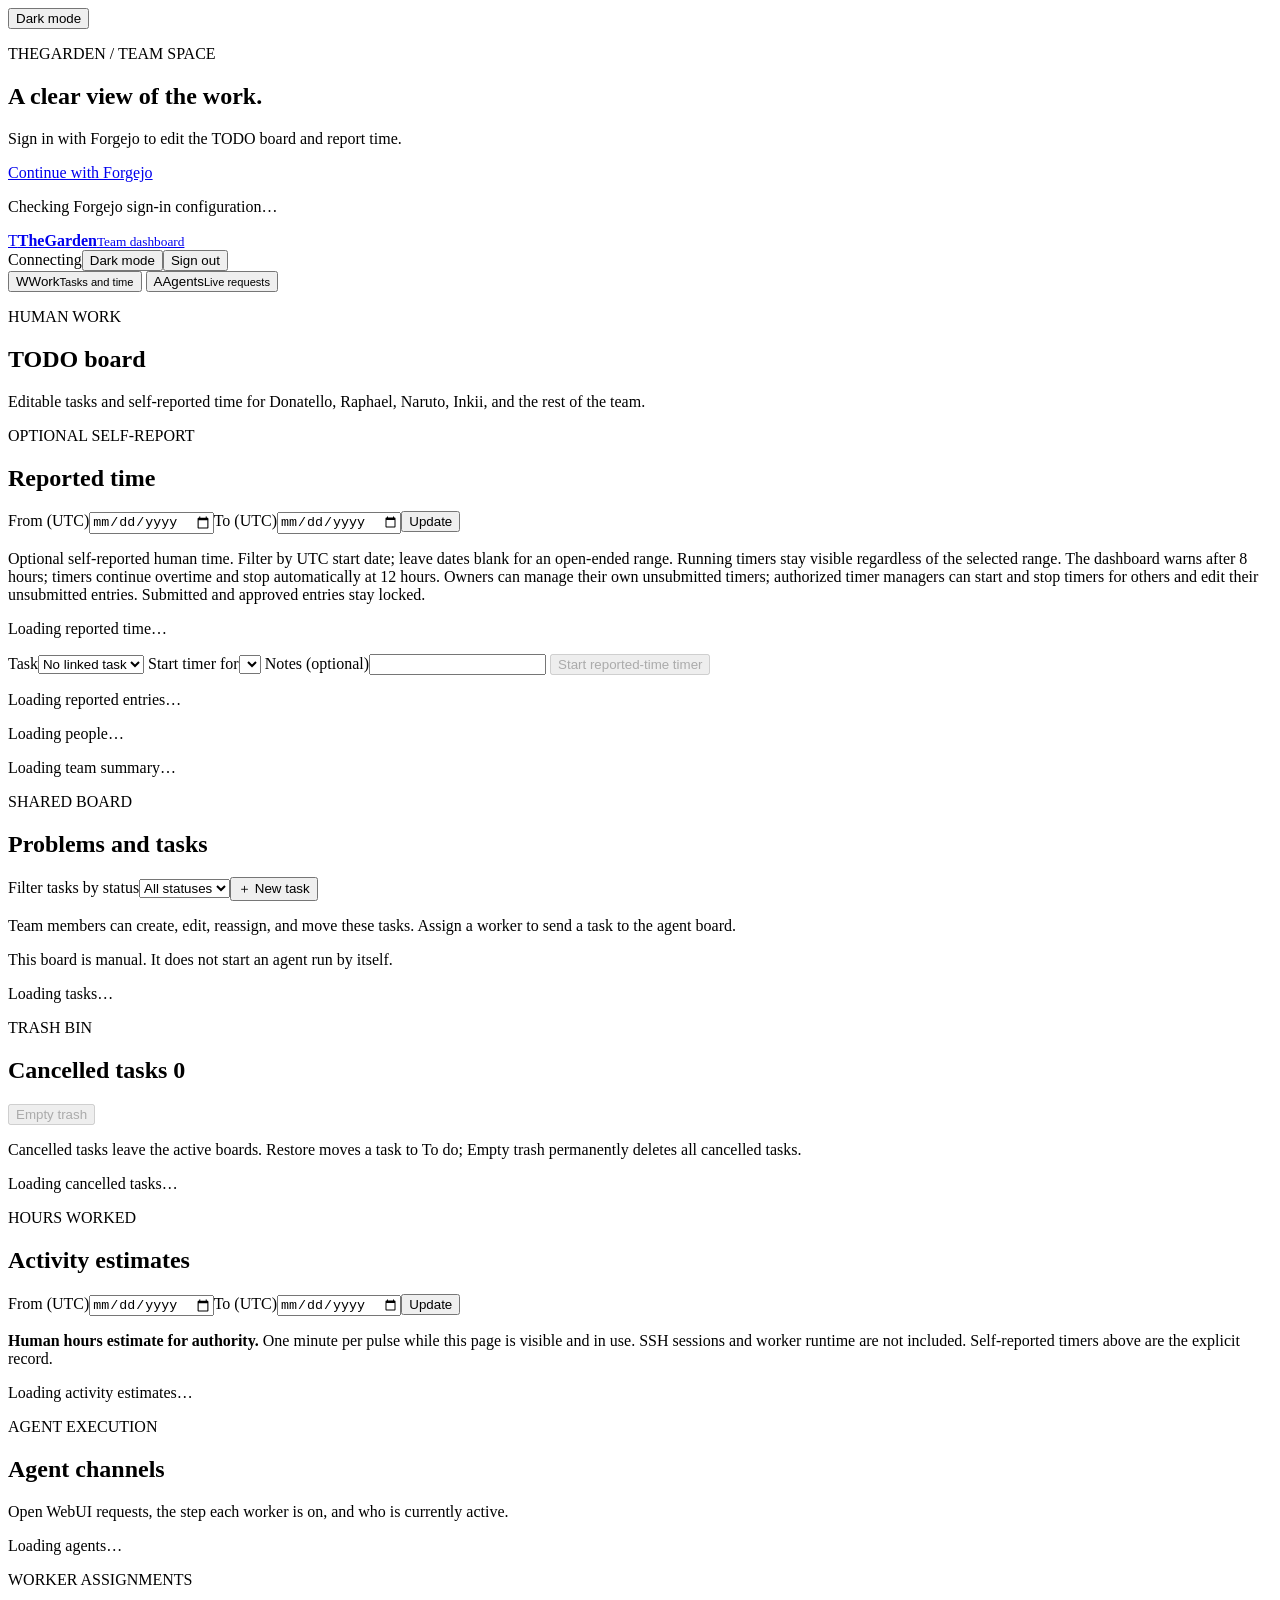
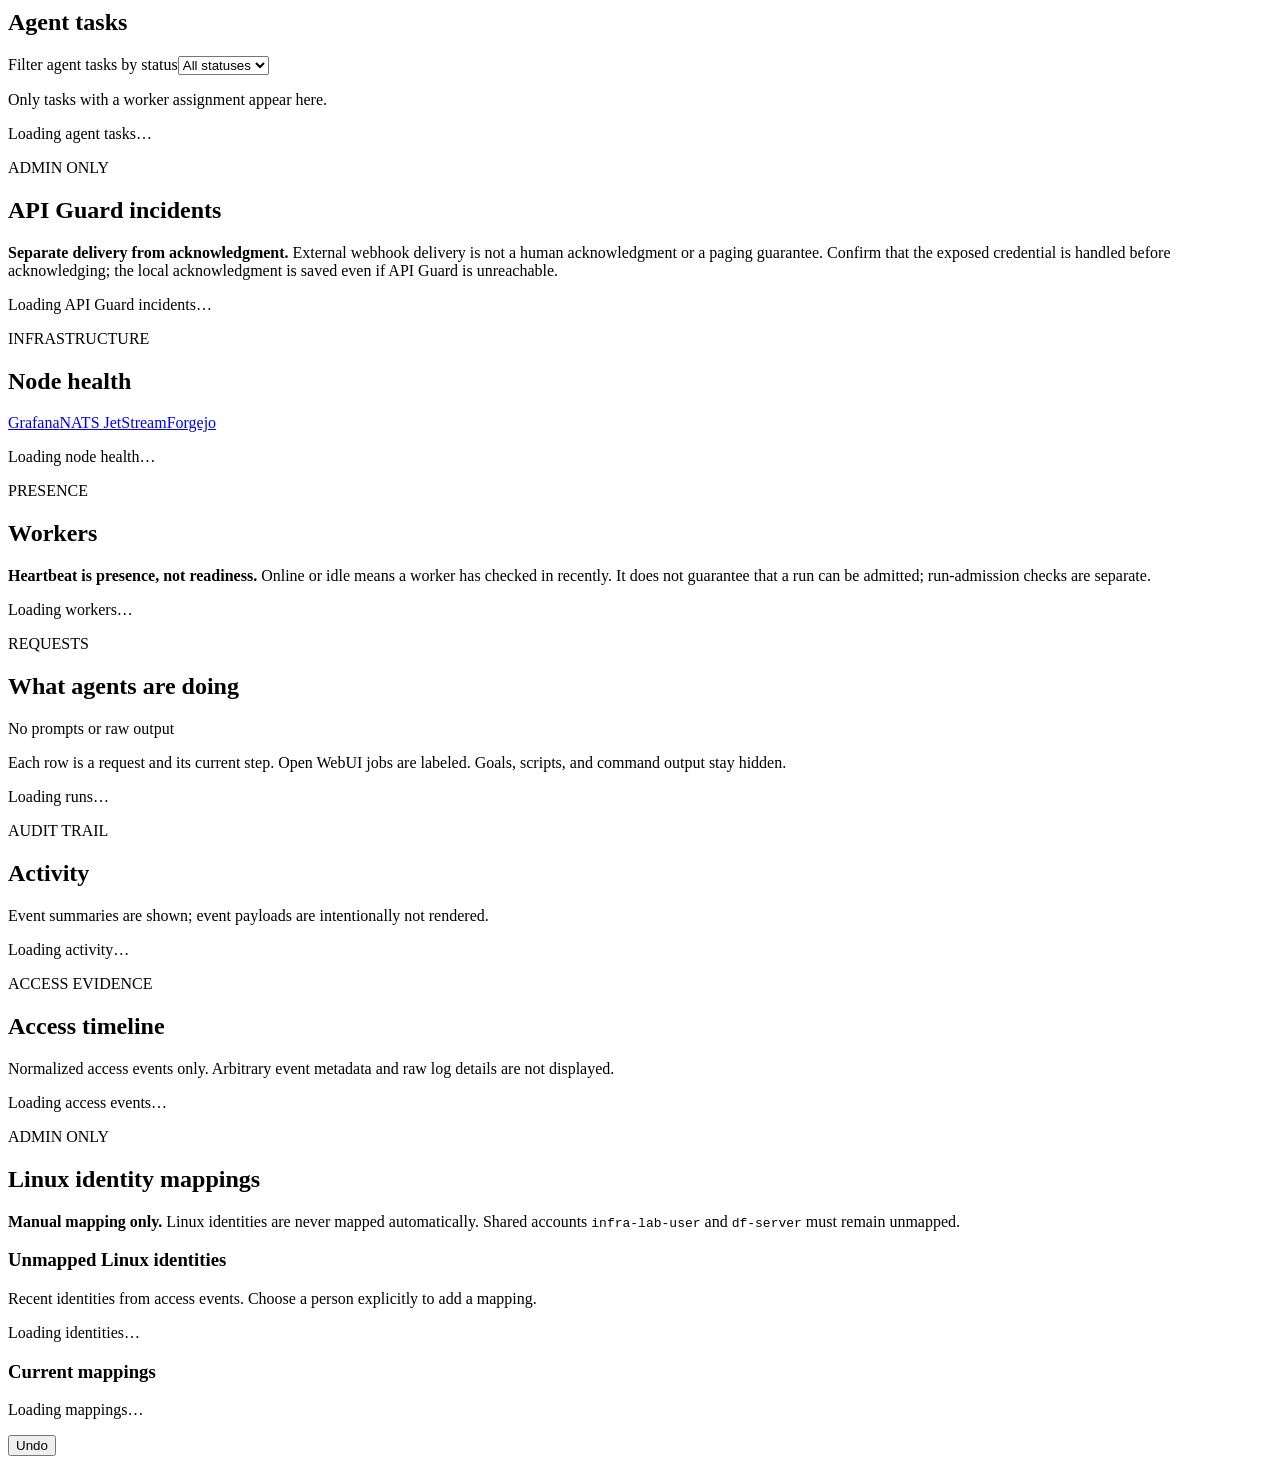
==== commit 98d295b7: "Add trash bin for cancelled tasks" ====
--- a/Docker-Documents/agent-manager-service/agent_manager/static/index.html
+++ b/Docker-Documents/agent-manager-service/agent_manager/static/index.html
@@ -6,7 +6,7 @@
   <meta name="theme-color" id="theme-color" content="#12151c">
   <title>TheGarden — Team dashboard</title>
   <link rel="stylesheet" href="/dashboard/static/styles.css?v=1.5.16">
-  <script src="/dashboard/static/app.js?v=1.5.23" defer></script>
+  <script src="/dashboard/static/app.js?v=1.5.25" defer></script>
 </head>
 <body>
   <section id="login" class="login-shell hidden" aria-labelledby="login-title">
@@ -54,10 +54,19 @@
         <div id="people-channels" class="team-widget" aria-label="People" aria-live="polite"><p class="loading">Loading people…</p></div>
         <section class="work-summary" aria-label="Team work summary"><div id="summary" class="metric-grid" aria-live="polite"><p class="loading">Loading team summary…</p></div></section>
         <section class="content-section" aria-labelledby="tasks-title">
-          <div class="section-heading"><div><p class="eyebrow">SHARED BOARD</p><h2 id="tasks-title">Problems and tasks</h2></div><div class="filters"><label class="visually-hidden" for="task-status-filter">Filter tasks by status</label><select id="task-status-filter"><option value="">All statuses</option><option value="todo">To do</option><option value="in_progress">In progress</option><option value="blocked">Blocked</option><option value="done">Complete</option><option value="cancelled">Cancelled</option></select><button id="new-task" class="button primary" type="button">＋ New task</button></div></div>
+          <div class="section-heading"><div><p class="eyebrow">SHARED BOARD</p><h2 id="tasks-title">Problems and tasks</h2></div><div class="filters"><label class="visually-hidden" for="task-status-filter">Filter tasks by status</label><select id="task-status-filter"><option value="">All statuses</option><option value="todo">To do</option><option value="in_progress">In progress</option><option value="blocked">Blocked</option><option value="done">Complete</option></select><button id="new-task" class="button primary" type="button">＋ New task</button></div></div>
           <p class="section-note">Team members can create, edit, reassign, and move these tasks. Assign a worker to send a task to the agent board.</p>
           <p class="notice assignment-note">This board is manual. It does not start an agent run by itself.</p>
           <div id="task-board" class="task-board" aria-live="polite"><p class="loading">Loading tasks…</p></div>
+        </section>
+
+        <section class="content-section" aria-labelledby="task-trash-title">
+          <div class="section-heading">
+            <div><p class="eyebrow">TRASH BIN</p><h2 id="task-trash-title">Cancelled tasks <span id="task-trash-count" class="count">0</span></h2></div>
+            <button id="empty-task-trash" class="button danger" type="button" disabled>Empty trash</button>
+          </div>
+          <p class="section-note">Cancelled tasks leave the active boards. Restore moves a task to To do; Empty trash permanently deletes all cancelled tasks.</p>
+          <div id="task-trash-list" class="task-trash-list" aria-live="polite"><p class="loading">Loading cancelled tasks…</p></div>
         </section>
 
         <section class="content-section" aria-labelledby="dashboard-time-title">
@@ -71,7 +80,7 @@
         <header class="page-heading"><div><p class="eyebrow">AGENT EXECUTION</p><h1 id="operations-title">Agent channels</h1><p class="muted">Open WebUI requests, the step each worker is on, and who is currently active.</p></div></header>
         <div id="worker-channels" class="channel-row" aria-label="Agents" aria-live="polite"><p class="loading">Loading agents…</p></div>
         <section class="content-section" aria-labelledby="agent-assignments-title">
-          <div class="section-heading"><div><p class="eyebrow">WORKER ASSIGNMENTS</p><h2 id="agent-assignments-title">Agent tasks</h2></div><div class="filters"><label class="visually-hidden" for="agent-task-status-filter">Filter agent tasks by status</label><select id="agent-task-status-filter"><option value="">All statuses</option><option value="todo">To do</option><option value="in_progress">In progress</option><option value="blocked">Blocked</option><option value="done">Complete</option><option value="cancelled">Cancelled</option></select></div></div>
+          <div class="section-heading"><div><p class="eyebrow">WORKER ASSIGNMENTS</p><h2 id="agent-assignments-title">Agent tasks</h2></div><div class="filters"><label class="visually-hidden" for="agent-task-status-filter">Filter agent tasks by status</label><select id="agent-task-status-filter"><option value="">All statuses</option><option value="todo">To do</option><option value="in_progress">In progress</option><option value="blocked">Blocked</option><option value="done">Complete</option></select></div></div>
           <p class="section-note">Only tasks with a worker assignment appear here.</p>
           <div id="agent-task-board" class="task-board" aria-live="polite"><p class="loading">Loading agent tasks…</p></div>
         </section>
@@ -136,6 +145,16 @@
       <footer><button id="archive-task" type="button" class="button danger hidden">Archive task</button><span class="spacer"></span><button type="button" id="cancel-task" class="button secondary">Cancel</button><button id="save-task" type="submit" class="button primary">Save task</button></footer>
     </form>
   </dialog>
+
+  <dialog id="empty-task-trash-dialog" aria-labelledby="empty-task-trash-title">
+    <form>
+      <header class="dialog-heading"><div><p class="eyebrow">TRASH BIN</p><h2 id="empty-task-trash-title">Empty trash?</h2></div></header>
+      <p>Delete all <strong id="empty-task-trash-count">0</strong> cancelled tasks permanently? This cannot be undone.</p>
+      <p id="empty-task-trash-error" class="error" role="alert"></p>
+      <footer><button id="cancel-empty-task-trash" type="button" class="button secondary">Cancel</button><span class="spacer"></span><button id="confirm-empty-task-trash" type="button" class="button danger">Delete permanently</button></footer>
+    </form>
+  </dialog>
+
   <div id="toast" class="toast hidden" role="status" aria-live="polite"><span id="toast-message"></span><button id="toast-undo" class="button ghost hidden" type="button">Undo</button></div>
 </body>
 </html>
